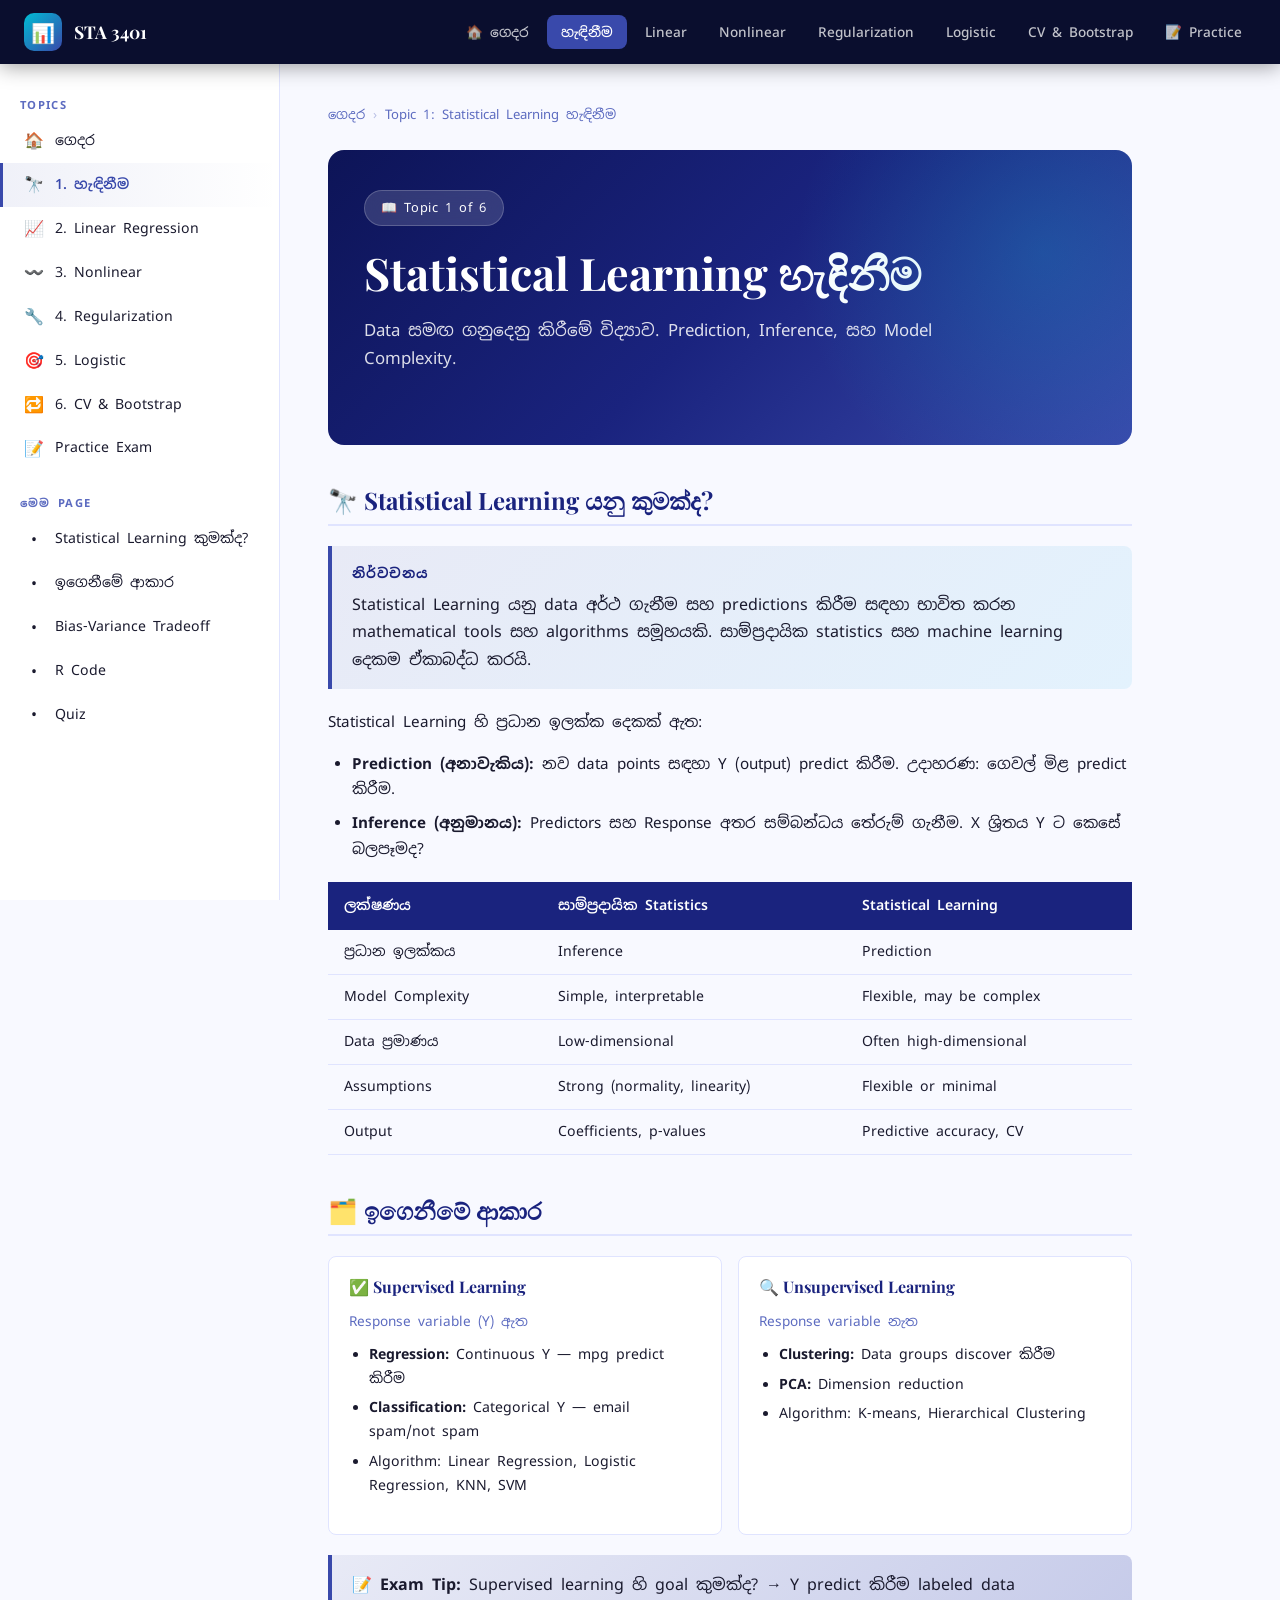
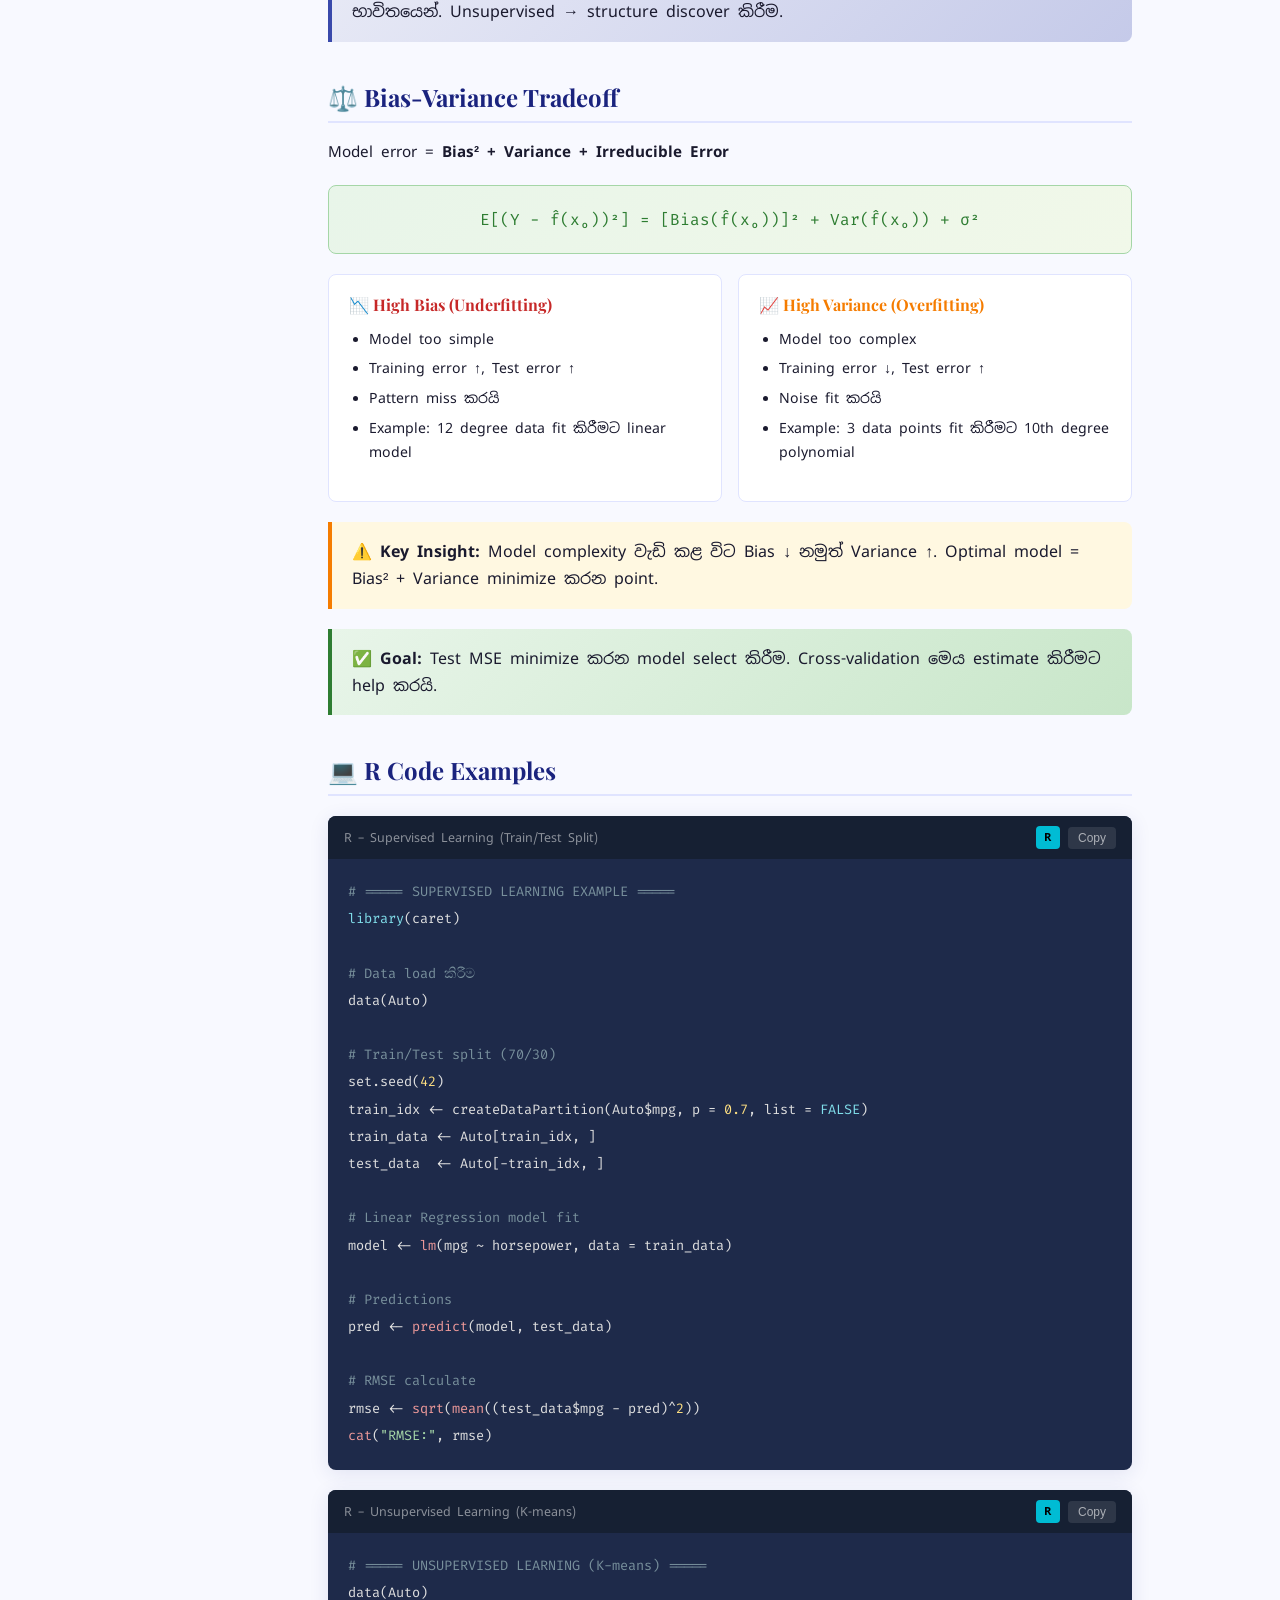
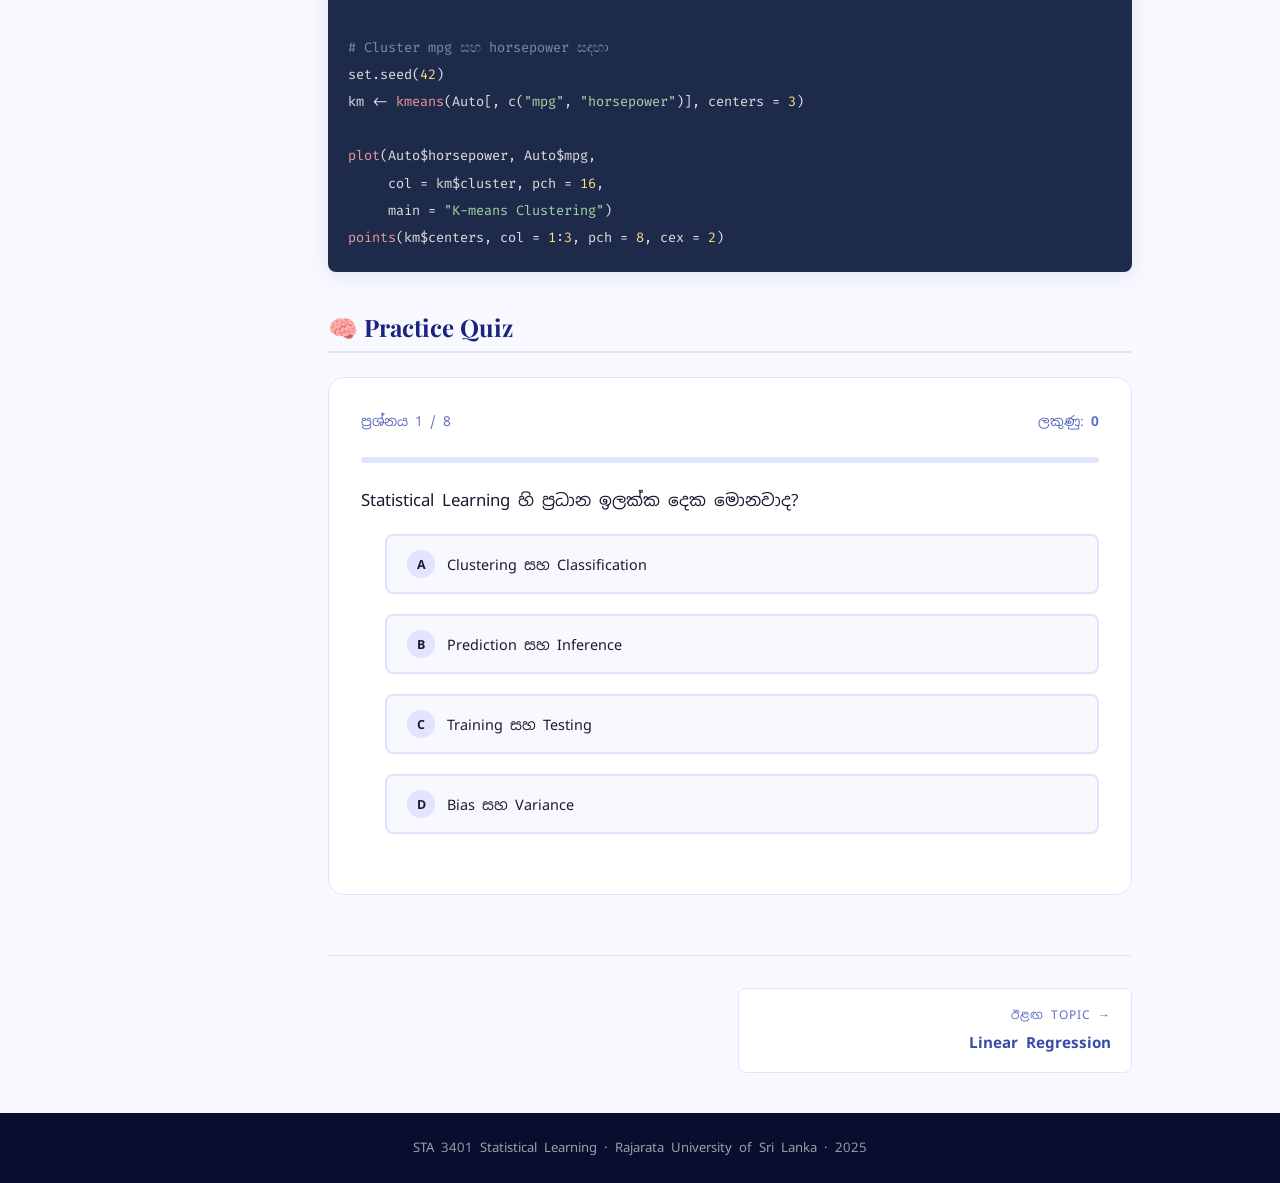
==== 01-introduction.html @ 14110b0e "Add files via upload" ====
<!DOCTYPE html>
<html lang="si">

<head>
    <meta charset="UTF-8">
    <meta name="viewport" content="width=device-width, initial-scale=1.0">
    <title>1. Statistical Learning හැඳිනීම | STA 3401</title>
    <link rel="preconnect" href="https://fonts.googleapis.com">
    <link
        href="https://fonts.googleapis.com/css2?family=Playfair+Display:wght@700&family=Noto+Sans+Sinhala:wght@400;600;700&family=Fira+Code&display=swap"
        rel="stylesheet">
    <link rel="stylesheet" href="styles.css">
</head>

<body>

    <nav class="navbar">
        <div class="nav-brand">
            <div class="brand-icon">📊</div>STA 3401
        </div>
        <ul class="nav-links">
            <li><a href="index.html">🏠 ගෙදර</a></li>
            <li><a href="01-introduction.html" class="active">හැඳිනීම</a></li>
            <li><a href="02-linear-regression.html">Linear</a></li>
            <li><a href="03-nonlinear.html">Nonlinear</a></li>
            <li><a href="04-regularization.html">Regularization</a></li>
            <li><a href="05-logistic.html">Logistic</a></li>
            <li><a href="06-cv-bootstrap.html">CV & Bootstrap</a></li>
            <li><a href="practice.html">📝 Practice</a></li>
        </ul>
        <button class="nav-toggle">☰</button>
    </nav>
    <div class="mobile-nav">
        <a href="index.html">🏠 ගෙදර</a>
        <a href="01-introduction.html">1. Statistical Learning හැඳිනීම</a>
        <a href="02-linear-regression.html">2. Linear Regression</a>
        <a href="03-nonlinear.html">3. Nonlinear Models</a>
        <a href="04-regularization.html">4. Regularization</a>
        <a href="05-logistic.html">5. Logistic Regression</a>
        <a href="06-cv-bootstrap.html">6. CV & Bootstrap</a>
        <a href="practice.html">📝 Practice Exam</a>
    </div>

    <div class="page-wrapper">
        <!-- SIDEBAR -->
        <aside class="sidebar">
            <div class="sidebar-section">
                <div class="sidebar-heading">Topics</div>
                <a href="index.html" class="sidebar-link"><span class="link-icon">🏠</span>ගෙදර</a>
                <a href="01-introduction.html" class="sidebar-link active"><span class="link-icon">🔭</span>1.
                    හැඳිනීම</a>
                <a href="02-linear-regression.html" class="sidebar-link"><span class="link-icon">📈</span>2. Linear
                    Regression</a>
                <a href="03-nonlinear.html" class="sidebar-link"><span class="link-icon">〰️</span>3. Nonlinear</a>
                <a href="04-regularization.html" class="sidebar-link"><span class="link-icon">🔧</span>4.
                    Regularization</a>
                <a href="05-logistic.html" class="sidebar-link"><span class="link-icon">🎯</span>5. Logistic</a>
                <a href="06-cv-bootstrap.html" class="sidebar-link"><span class="link-icon">🔁</span>6. CV &
                    Bootstrap</a>
                <a href="practice.html" class="sidebar-link"><span class="link-icon">📝</span>Practice Exam</a>
            </div>
            <div class="sidebar-section" style="margin-top:16px;">
                <div class="sidebar-heading">මෙම page</div>
                <a href="#intro" class="sidebar-link"><span class="link-icon">•</span>Statistical Learning කුමක්ද?</a>
                <a href="#types" class="sidebar-link"><span class="link-icon">•</span>ඉගෙනීමේ ආකාර</a>
                <a href="#bias-variance" class="sidebar-link"><span class="link-icon">•</span>Bias-Variance Tradeoff</a>
                <a href="#r-code" class="sidebar-link"><span class="link-icon">•</span>R Code</a>
                <a href="#quiz" class="sidebar-link"><span class="link-icon">•</span>Quiz</a>
            </div>
        </aside>

        <!-- MAIN -->
        <main class="main-content">
            <div class="breadcrumb">
                <a href="index.html">ගෙදර</a><span class="sep">›</span>
                <span>Topic 1: Statistical Learning හැඳිනීම</span>
            </div>

            <div class="hero" style="padding:40px 36px;margin-bottom:32px;">
                <div class="hero-badge">📖 Topic 1 of 6</div>
                <h1>Statistical Learning හැඳිනීම</h1>
                <p>Data සමඟ ගනුදෙනු කිරීමේ විද්‍යාව. Prediction, Inference, සහ Model Complexity.</p>
            </div>

            <div class="content">

                <!-- SECTION 1 -->
                <h2 id="intro" data-section="intro">🔭 Statistical Learning යනු කුමක්ද?</h2>

                <div class="def-box">
                    <div class="def-title">නිර්වචනය</div>
                    Statistical Learning යනු data අර්ථ ගැනීම සහ predictions කිරීම සඳහා භාවිත කරන mathematical tools සහ
                    algorithms සමූහයකි. සාම්ප්‍රදායික statistics සහ machine learning දෙකම ඒකාබද්ධ කරයි.
                </div>

                <p>Statistical Learning හි ප්‍රධාන ඉලක්ක දෙකක් ඇත:</p>
                <ul>
                    <li><strong>Prediction (අනාවැකිය):</strong> නව data points සඳහා Y (output) predict කිරීම. උදාහරණ:
                        ගෙවල් මිළ predict කිරීම.</li>
                    <li><strong>Inference (අනුමානය):</strong> Predictors සහ Response අතර සම්බන්ධය තේරුම් ගැනීම. X
                        ශ්‍රිතය Y ට කෙසේ බලපෑමද?</li>
                </ul>

                <div class="table-wrap">
                    <table>
                        <thead>
                            <tr>
                                <th>ලක්ෂණය</th>
                                <th>සාම්ප්‍රදායික Statistics</th>
                                <th>Statistical Learning</th>
                            </tr>
                        </thead>
                        <tbody>
                            <tr>
                                <td>ප්‍රධාන ඉලක්කය</td>
                                <td>Inference</td>
                                <td>Prediction</td>
                            </tr>
                            <tr>
                                <td>Model Complexity</td>
                                <td>Simple, interpretable</td>
                                <td>Flexible, may be complex</td>
                            </tr>
                            <tr>
                                <td>Data ප්‍රමාණය</td>
                                <td>Low-dimensional</td>
                                <td>Often high-dimensional</td>
                            </tr>
                            <tr>
                                <td>Assumptions</td>
                                <td>Strong (normality, linearity)</td>
                                <td>Flexible or minimal</td>
                            </tr>
                            <tr>
                                <td>Output</td>
                                <td>Coefficients, p-values</td>
                                <td>Predictive accuracy, CV</td>
                            </tr>
                        </tbody>
                    </table>
                </div>

                <!-- SECTION 2 -->
                <h2 id="types" data-section="types">🗂️ ඉගෙනීමේ ආකාර</h2>

                <div class="compare-grid">
                    <div class="compare-card">
                        <h4>✅ Supervised Learning</h4>
                        <p style="font-size:0.85rem;color:var(--text-muted);margin-bottom:10px;">Response variable (Y)
                            ඇත</p>
                        <ul>
                            <li><strong>Regression:</strong> Continuous Y — mpg predict කිරීම</li>
                            <li><strong>Classification:</strong> Categorical Y — email spam/not spam</li>
                            <li>Algorithm: Linear Regression, Logistic Regression, KNN, SVM</li>
                        </ul>
                    </div>
                    <div class="compare-card">
                        <h4>🔍 Unsupervised Learning</h4>
                        <p style="font-size:0.85rem;color:var(--text-muted);margin-bottom:10px;">Response variable නැත
                        </p>
                        <ul>
                            <li><strong>Clustering:</strong> Data groups discover කිරීම</li>
                            <li><strong>PCA:</strong> Dimension reduction</li>
                            <li>Algorithm: K-means, Hierarchical Clustering</li>
                        </ul>
                    </div>
                </div>

                <div class="highlight-primary">
                    <strong>📝 Exam Tip:</strong> Supervised learning හි goal කුමක්ද? → Y predict කිරීම labeled data
                    භාවිතයෙන්. Unsupervised → structure discover කිරීම.
                </div>

                <!-- SECTION 3 -->
                <h2 id="bias-variance" data-section="bias-variance">⚖️ Bias-Variance Tradeoff</h2>

                <p>Model error = <strong>Bias² + Variance + Irreducible Error</strong></p>

                <div class="formula-box">
                    E[(Y − f̂(x₀))²] = [Bias(f̂(x₀))]² + Var(f̂(x₀)) + σ²
                </div>

                <div class="compare-grid">
                    <div class="compare-card">
                        <h4 style="color:#c62828;">📉 High Bias (Underfitting)</h4>
                        <ul>
                            <li>Model too simple</li>
                            <li>Training error ↑, Test error ↑</li>
                            <li>Pattern miss කරයි</li>
                            <li>Example: 12 degree data fit කිරීමට linear model</li>
                        </ul>
                    </div>
                    <div class="compare-card">
                        <h4 style="color:#f57c00;">📈 High Variance (Overfitting)</h4>
                        <ul>
                            <li>Model too complex</li>
                            <li>Training error ↓, Test error ↑</li>
                            <li>Noise fit කරයි</li>
                            <li>Example: 3 data points fit කිරීමට 10th degree polynomial</li>
                        </ul>
                    </div>
                </div>

                <div class="note-box">
                    <strong>⚠️ Key Insight:</strong> Model complexity වැඩි කළ විට Bias ↓ නමුත් Variance ↑. Optimal model
                    = Bias² + Variance minimize කරන point.
                </div>

                <div class="highlight-success">
                    <strong>✅ Goal:</strong> Test MSE minimize කරන model select කිරීම. Cross-validation මෙය estimate
                    කිරීමට help කරයි.
                </div>

                <!-- SECTION 4 -->
                <h2 id="r-code" data-section="r-code">💻 R Code Examples</h2>

                <div class="code-block">
                    <div class="code-header">
                        <span>R – Supervised Learning (Train/Test Split)</span>
                        <div style="display:flex;gap:8px;align-items:center;">
                            <span class="lang-tag">R</span>
                            <button class="code-copy">Copy</button>
                        </div>
                    </div>
                    <pre><code><span class="r-comment"># ===== SUPERVISED LEARNING EXAMPLE =====</span>
<span class="r-keyword">library</span>(caret)

<span class="r-comment"># Data load කිරීම</span>
data(Auto)

<span class="r-comment"># Train/Test split (70/30)</span>
set.seed(<span class="r-number">42</span>)
train_idx <- createDataPartition(Auto$mpg, p = <span class="r-number">0.7</span>, list = <span class="r-keyword">FALSE</span>)
train_data <- Auto[train_idx, ]
test_data  <- Auto[-train_idx, ]

<span class="r-comment"># Linear Regression model fit</span>
model <- <span class="r-func">lm</span>(mpg ~ horsepower, data = train_data)

<span class="r-comment"># Predictions</span>
pred <- <span class="r-func">predict</span>(model, test_data)

<span class="r-comment"># RMSE calculate</span>
rmse <- <span class="r-func">sqrt</span>(<span class="r-func">mean</span>((test_data$mpg - pred)^<span class="r-number">2</span>))
<span class="r-func">cat</span>(<span class="r-string">"RMSE:"</span>, rmse)</code></pre>
                </div>

                <div class="code-block">
                    <div class="code-header">
                        <span>R – Unsupervised Learning (K-means)</span>
                        <div style="display:flex;gap:8px;align-items:center;">
                            <span class="lang-tag">R</span>
                            <button class="code-copy">Copy</button>
                        </div>
                    </div>
                    <pre><code><span class="r-comment"># ===== UNSUPERVISED LEARNING (K-means) =====</span>
data(Auto)

<span class="r-comment"># Cluster mpg සහ horsepower සඳහා</span>
set.seed(<span class="r-number">42</span>)
km <- <span class="r-func">kmeans</span>(Auto[, c(<span class="r-string">"mpg"</span>, <span class="r-string">"horsepower"</span>)], centers = <span class="r-number">3</span>)

<span class="r-func">plot</span>(Auto$horsepower, Auto$mpg,
     col = km$cluster, pch = <span class="r-number">16</span>,
     main = <span class="r-string">"K-means Clustering"</span>)
<span class="r-func">points</span>(km$centers, col = <span class="r-number">1</span>:<span class="r-number">3</span>, pch = <span class="r-number">8</span>, cex = <span class="r-number">2</span>)</code></pre>
                </div>

                <!-- QUIZ -->
                <h2 id="quiz" data-section="quiz">🧠 Practice Quiz</h2>
                <div class="quiz-container" id="quiz1"></div>

            </div><!-- end content -->

            <!-- PAGE NAV -->
            <div class="page-nav">
                <div></div>
                <a href="02-linear-regression.html" class="page-nav-card next">
                    <span class="nav-dir">ඊළඟ Topic →</span>
                    <span class="nav-title">Linear Regression</span>
                </a>
            </div>

        </main>
    </div>

    <footer class="site-footer">STA 3401 Statistical Learning · Rajarata University of Sri Lanka · 2025</footer>
    <button class="back-top">↑</button>

    <script src="script.js"></script>
    <script>
        new Quiz([
            {
                question: "Statistical Learning හි ප්‍රධාන ඉලක්ක දෙක මොනවාද?",
                options: ["Clustering සහ Classification", "Prediction සහ Inference", "Training සහ Testing", "Bias සහ Variance"],
                correct: 1,
                explanation: "Statistical Learning හි ප්‍රධාන ඉලක්ක දෙකනම් Prediction (Y predict කිරීම) සහ Inference (X-Y සම්බන්ධය තේරුම් ගැනීම)."
            },
            {
                question: "Supervised Learning සහ Unsupervised Learning හි ප්‍රධාන වෙනස කුමක්ද?",
                options: ["Data ප්‍රමාණය", "Labeled data (Y) ඇතිද නැද්ද", "Algorithm complexity", "R package"],
                correct: 1,
                explanation: "Supervised Learning හි labeled response variable (Y) ඇත. Unsupervised Learning හි Y නැත — structure discover කිරීමයි ඉලක්කය."
            },
            {
                question: "Bias-Variance Tradeoff හි Test MSE = ?",
                options: ["Bias + Variance", "Bias² + Variance + σ²", "Bias × Variance", "Variance - Bias"],
                correct: 1,
                explanation: "Expected Test MSE = Bias² + Variance + Irreducible Error (σ²). Bias² + Variance minimize කිරීමයි goal."
            },
            {
                question: "Model complexity වැඩි කළ විට කුමක් සිදු වේද?",
                options: ["Bias ↑, Variance ↑", "Bias ↓, Variance ↑", "Bias ↑, Variance ↓", "Bias ↓, Variance ↓"],
                correct: 1,
                explanation: "Complex model → Bias ↓ (training data හොඳින් fit) නමුත් Variance ↑ (new data poor). මෙය overfitting."
            },
            {
                question: "K-means clustering කුමන type learning ද?",
                options: ["Supervised", "Unsupervised", "Semi-supervised", "Reinforcement"],
                correct: 1,
                explanation: "K-means clustering යනු Unsupervised Learning. Response variable නැතිව data patterns discover කරයි."
            },
            {
                question: "High Bias model ගැන නිවැරදි statement කුමක්ද?",
                options: ["Training error ↓, Test error ↑", "Overfitting", "Training error ↑, Test error ↑ (Underfitting)", "High variance"],
                correct: 2,
                explanation: "High Bias = Underfitting. Model too simple — training error ↑ සහ test error ↑. Pattern miss කරයි."
            },
            {
                question: "Logistic Regression classifies email spam/not spam. මෙය කුමන learning ද?",
                options: ["Unsupervised – Clustering", "Supervised – Classification", "Unsupervised – PCA", "Supervised – Regression"],
                correct: 1,
                explanation: "Spam/Not Spam = categorical outcome + labeled data → Supervised Classification."
            },
            {
                question: "Irreducible error ගැන නිවැරදි statement?",
                options: ["Better model ගෙන eliminate කළ හැකිය", "Noise — eliminate කළ නොහැකිය", "Bias² ට සමාන", "Variance ට සමාන"],
                correct: 1,
                explanation: "Irreducible error (σ²) data හි inherent noise. කිසිදු model ගෙනත් eliminate කළ නොහැකිය."
            }
        ], 'quiz1');
    </script>
</body>

</html>
---- styles.css ----
/* ===== CSS VARIABLES ===== */
:root {
    --primary: #1a237e;
    --primary-light: #3949ab;
    --primary-dark: #0d1457;
    --accent: #00bcd4;
    --accent2: #ff6f00;
    --success: #2e7d32;
    --warning: #f57c00;
    --danger: #c62828;
    --bg: #f8f9ff;
    --bg-card: #ffffff;
    --bg-dark: #0a0e2e;
    --text: #1a1a2e;
    --text-muted: #5c6bc0;
    --text-light: #90a4ae;
    --border: #e0e4ff;
    --shadow: 0 4px 20px rgba(26, 35, 126, 0.1);
    --shadow-lg: 0 8px 40px rgba(26, 35, 126, 0.18);
    --radius: 16px;
    --radius-sm: 8px;
    --font-display: 'Playfair Display', serif;
    --font-body: 'Noto Sans Sinhala', 'Segoe UI', sans-serif;
    --font-code: 'Fira Code', 'Courier New', monospace;
    --nav-height: 64px;
    --sidebar-width: 280px;
    --transition: 0.3s cubic-bezier(0.4, 0, 0.2, 1);
}

/* ===== RESET & BASE ===== */
*,
*::before,
*::after {
    box-sizing: border-box;
    margin: 0;
    padding: 0;
}

html {
    scroll-behavior: smooth;
    font-size: 16px;
}

body {
    font-family: var(--font-body);
    background: var(--bg);
    color: var(--text);
    line-height: 1.7;
    min-height: 100vh;
}

a {
    color: var(--primary-light);
    text-decoration: none;
    transition: color var(--transition);
}

a:hover {
    color: var(--accent);
}

h1,
h2,
h3,
h4 {
    font-family: var(--font-display);
    line-height: 1.3;
}

img {
    max-width: 100%;
}

/* ===== SCROLLBAR ===== */
::-webkit-scrollbar {
    width: 6px;
    height: 6px;
}

::-webkit-scrollbar-track {
    background: var(--bg);
}

::-webkit-scrollbar-thumb {
    background: var(--primary-light);
    border-radius: 3px;
}

/* ===== TOP NAVBAR ===== */
.navbar {
    position: fixed;
    top: 0;
    left: 0;
    right: 0;
    z-index: 1000;
    height: var(--nav-height);
    background: var(--bg-dark);
    display: flex;
    align-items: center;
    justify-content: space-between;
    padding: 0 24px;
    box-shadow: 0 2px 20px rgba(0, 0, 0, 0.4);
}

.nav-brand {
    display: flex;
    align-items: center;
    gap: 12px;
    font-family: var(--font-display);
    font-size: 1.1rem;
    color: #fff;
    font-weight: 700;
}

.nav-brand .brand-icon {
    width: 38px;
    height: 38px;
    background: linear-gradient(135deg, var(--accent), var(--primary-light));
    border-radius: 10px;
    display: flex;
    align-items: center;
    justify-content: center;
    font-size: 1.2rem;
}

.nav-links {
    display: flex;
    align-items: center;
    gap: 4px;
    list-style: none;
}

.nav-links a {
    color: rgba(255, 255, 255, 0.75);
    padding: 8px 14px;
    border-radius: var(--radius-sm);
    font-size: 0.85rem;
    font-family: var(--font-body);
    font-weight: 500;
    transition: all var(--transition);
}

.nav-links a:hover,
.nav-links a.active {
    color: #fff;
    background: rgba(255, 255, 255, 0.12);
}

.nav-links a.active {
    background: var(--primary-light);
}

.nav-toggle {
    display: none;
    background: none;
    border: none;
    color: #fff;
    font-size: 1.5rem;
    cursor: pointer;
    padding: 8px;
}

/* ===== MOBILE NAV DRAWER ===== */
.mobile-nav {
    display: none;
    position: fixed;
    top: var(--nav-height);
    left: 0;
    right: 0;
    bottom: 0;
    background: var(--bg-dark);
    z-index: 999;
    flex-direction: column;
    padding: 16px;
    overflow-y: auto;
}

.mobile-nav.open {
    display: flex;
}

.mobile-nav a {
    color: rgba(255, 255, 255, 0.85);
    padding: 14px 16px;
    border-radius: var(--radius-sm);
    font-size: 1rem;
    border-bottom: 1px solid rgba(255, 255, 255, 0.08);
    transition: all var(--transition);
}

.mobile-nav a:hover {
    background: rgba(255, 255, 255, 0.1);
    color: #fff;
}

/* ===== PAGE LAYOUT ===== */
.page-wrapper {
    display: flex;
    min-height: 100vh;
    padding-top: var(--nav-height);
}

/* ===== SIDEBAR ===== */
.sidebar {
    width: var(--sidebar-width);
    flex-shrink: 0;
    position: sticky;
    top: var(--nav-height);
    height: calc(100vh - var(--nav-height));
    overflow-y: auto;
    background: #fff;
    border-right: 1px solid var(--border);
    padding: 24px 0;
}

.sidebar-section {
    margin-bottom: 8px;
}

.sidebar-heading {
    font-size: 0.7rem;
    font-weight: 700;
    letter-spacing: 0.12em;
    text-transform: uppercase;
    color: var(--text-muted);
    padding: 8px 20px 4px;
}

.sidebar-link {
    display: flex;
    align-items: center;
    gap: 10px;
    padding: 10px 20px;
    color: var(--text);
    font-size: 0.88rem;
    border-left: 3px solid transparent;
    transition: all var(--transition);
}

.sidebar-link:hover {
    background: var(--bg);
    color: var(--primary-light);
    border-left-color: var(--accent);
}

.sidebar-link.active {
    background: linear-gradient(90deg, rgba(57, 73, 171, 0.08), transparent);
    color: var(--primary-light);
    border-left-color: var(--primary-light);
    font-weight: 600;
}

.sidebar-link .link-icon {
    width: 22px;
    height: 22px;
    display: flex;
    align-items: center;
    justify-content: center;
    font-size: 1rem;
    flex-shrink: 0;
}

/* ===== MAIN CONTENT ===== */
.main-content {
    flex: 1;
    min-width: 0;
    padding: 40px 48px;
    max-width: 900px;
}

/* ===== HERO SECTION ===== */
.hero {
    background: linear-gradient(135deg, var(--primary-dark) 0%, var(--primary) 50%, var(--primary-light) 100%);
    color: #fff;
    border-radius: var(--radius);
    padding: 60px 48px;
    margin-bottom: 40px;
    position: relative;
    overflow: hidden;
}

.hero::before {
    content: '';
    position: absolute;
    top: -50%;
    right: -20%;
    width: 500px;
    height: 500px;
    background: radial-gradient(circle, rgba(0, 188, 212, 0.2), transparent 70%);
    border-radius: 50%;
}

.hero-badge {
    display: inline-flex;
    align-items: center;
    gap: 8px;
    background: rgba(255, 255, 255, 0.15);
    backdrop-filter: blur(10px);
    border: 1px solid rgba(255, 255, 255, 0.2);
    border-radius: 100px;
    padding: 6px 16px;
    font-size: 0.8rem;
    margin-bottom: 20px;
    letter-spacing: 0.05em;
}

.hero h1 {
    font-size: clamp(2rem, 4vw, 2.8rem);
    margin-bottom: 16px;
    line-height: 1.2;
}

.hero p {
    font-size: 1.05rem;
    opacity: 0.85;
    max-width: 600px;
    margin-bottom: 32px;
}

.hero-stats {
    display: flex;
    gap: 32px;
    flex-wrap: wrap;
}

.hero-stat {
    text-align: center;
}

.hero-stat .num {
    font-size: 2rem;
    font-weight: 700;
    font-family: var(--font-display);
    color: var(--accent);
}

.hero-stat .label {
    font-size: 0.8rem;
    opacity: 0.7;
}

/* ===== CARDS ===== */
.card {
    background: var(--bg-card);
    border: 1px solid var(--border);
    border-radius: var(--radius);
    padding: 28px;
    box-shadow: var(--shadow);
    transition: transform var(--transition), box-shadow var(--transition);
}

.card:hover {
    transform: translateY(-3px);
    box-shadow: var(--shadow-lg);
}

.card-grid {
    display: grid;
    grid-template-columns: repeat(auto-fill, minmax(260px, 1fr));
    gap: 20px;
    margin: 24px 0;
}

.topic-card {
    background: var(--bg-card);
    border: 1px solid var(--border);
    border-radius: var(--radius);
    padding: 24px;
    text-decoration: none;
    color: var(--text);
    display: flex;
    flex-direction: column;
    gap: 12px;
    transition: all var(--transition);
    position: relative;
    overflow: hidden;
}

.topic-card::before {
    content: '';
    position: absolute;
    top: 0;
    left: 0;
    right: 0;
    height: 4px;
    background: var(--card-color, var(--primary-light));
    transform: scaleX(0);
    transition: transform var(--transition);
}

.topic-card:hover::before {
    transform: scaleX(1);
}

.topic-card:hover {
    transform: translateY(-4px);
    box-shadow: var(--shadow-lg);
}

.topic-card .card-icon {
    width: 52px;
    height: 52px;
    border-radius: 14px;
    display: flex;
    align-items: center;
    justify-content: center;
    font-size: 1.6rem;
    background: var(--card-bg, #e8eaf6);
}

.topic-card h3 {
    font-size: 1rem;
    font-family: var(--font-body);
    font-weight: 700;
    color: var(--text);
}

.topic-card p {
    font-size: 0.85rem;
    color: var(--text-muted);
    flex: 1;
}

.topic-card .card-meta {
    display: flex;
    align-items: center;
    gap: 8px;
    font-size: 0.78rem;
    color: var(--text-light);
}

/* ===== CONTENT SECTIONS ===== */
.section {
    margin-bottom: 48px;
}

.section-title {
    font-size: 1.6rem;
    color: var(--primary);
    margin-bottom: 8px;
    display: flex;
    align-items: center;
    gap: 12px;
}

.section-title::after {
    content: '';
    flex: 1;
    height: 2px;
    background: linear-gradient(90deg, var(--primary-light), transparent);
    border-radius: 1px;
}

.section-subtitle {
    color: var(--text-muted);
    margin-bottom: 24px;
    font-size: 0.95rem;
}

/* ===== CONTENT TYPOGRAPHY ===== */
.content h2 {
    font-size: 1.5rem;
    color: var(--primary);
    margin: 40px 0 16px;
    padding-bottom: 8px;
    border-bottom: 2px solid var(--border);
}

.content h3 {
    font-size: 1.2rem;
    color: var(--primary-light);
    margin: 28px 0 12px;
}

.content p {
    margin-bottom: 16px;
    color: var(--text);
    font-size: 0.95rem;
}

.content ul,
.content ol {
    padding-left: 24px;
    margin-bottom: 16px;
}

.content li {
    margin-bottom: 8px;
    font-size: 0.95rem;
}

/* ===== DEFINITION BOXES ===== */
.def-box {
    background: linear-gradient(135deg, #e8eaf6, #e3f2fd);
    border-left: 4px solid var(--primary-light);
    border-radius: 0 var(--radius-sm) var(--radius-sm) 0;
    padding: 16px 20px;
    margin: 20px 0;
}

.def-box .def-title {
    font-weight: 700;
    color: var(--primary);
    font-size: 0.85rem;
    text-transform: uppercase;
    letter-spacing: 0.08em;
    margin-bottom: 6px;
}

.note-box {
    background: #fff8e1;
    border-left: 4px solid var(--warning);
    border-radius: 0 var(--radius-sm) var(--radius-sm) 0;
    padding: 16px 20px;
    margin: 20px 0;
}

.formula-box {
    background: linear-gradient(135deg, #e8f5e9, #f1f8e9);
    border: 1px solid #a5d6a7;
    border-radius: var(--radius-sm);
    padding: 20px 24px;
    margin: 20px 0;
    text-align: center;
    font-family: var(--font-code);
    font-size: 1rem;
    color: var(--success);
}

/* ===== CODE BLOCKS ===== */
.code-block {
    background: #1e2a4a;
    border-radius: var(--radius-sm);
    padding: 0;
    margin: 20px 0;
    overflow: hidden;
    box-shadow: var(--shadow);
}

.code-header {
    background: #162033;
    padding: 10px 16px;
    display: flex;
    align-items: center;
    justify-content: space-between;
    font-size: 0.78rem;
    color: rgba(255, 255, 255, 0.5);
}

.code-header .lang-tag {
    background: var(--accent);
    color: #000;
    padding: 2px 8px;
    border-radius: 4px;
    font-weight: 700;
    font-size: 0.7rem;
    letter-spacing: 0.05em;
}

.code-copy {
    background: rgba(255, 255, 255, 0.1);
    border: none;
    color: rgba(255, 255, 255, 0.6);
    cursor: pointer;
    padding: 4px 10px;
    border-radius: 4px;
    font-size: 0.75rem;
    transition: all var(--transition);
}

.code-copy:hover {
    background: rgba(255, 255, 255, 0.2);
    color: #fff;
}

.code-block pre {
    padding: 20px;
    overflow-x: auto;
    margin: 0;
}

.code-block code {
    font-family: var(--font-code);
    font-size: 0.85rem;
    line-height: 1.7;
    color: #e0e0e0;
}

/* R syntax highlighting */
.r-comment {
    color: #78909c;
}

.r-string {
    color: #a5d6a7;
}

.r-keyword {
    color: #80deea;
}

.r-func {
    color: #ef9a9a;
}

.r-number {
    color: #ffe082;
}

/* ===== TABLE ===== */
.table-wrap {
    overflow-x: auto;
    margin: 20px 0;
}

table {
    width: 100%;
    border-collapse: collapse;
    font-size: 0.88rem;
}

thead th {
    background: var(--primary);
    color: #fff;
    padding: 12px 16px;
    text-align: left;
    font-weight: 600;
    font-family: var(--font-body);
}

tbody tr {
    border-bottom: 1px solid var(--border);
}

tbody tr:hover {
    background: var(--bg);
}

tbody td {
    padding: 10px 16px;
}

/* ===== QUIZ STYLES ===== */
.quiz-container {
    background: var(--bg-card);
    border: 1px solid var(--border);
    border-radius: var(--radius);
    padding: 32px;
    margin: 24px 0;
}

.quiz-header {
    display: flex;
    align-items: center;
    justify-content: space-between;
    margin-bottom: 24px;
}

.quiz-progress {
    font-size: 0.85rem;
    color: var(--text-muted);
}

.progress-bar {
    width: 100%;
    height: 6px;
    background: var(--border);
    border-radius: 3px;
    margin-bottom: 24px;
    overflow: hidden;
}

.progress-fill {
    height: 100%;
    background: linear-gradient(90deg, var(--primary-light), var(--accent));
    border-radius: 3px;
    transition: width 0.5s ease;
}

.question-text {
    font-size: 1.05rem;
    color: var(--text);
    margin-bottom: 20px;
    line-height: 1.6;
}

.options-list {
    list-style: none;
    display: flex;
    flex-direction: column;
    gap: 12px;
}

.option-btn {
    width: 100%;
    background: var(--bg);
    border: 2px solid var(--border);
    border-radius: var(--radius-sm);
    padding: 14px 20px;
    text-align: left;
    cursor: pointer;
    font-size: 0.9rem;
    color: var(--text);
    font-family: var(--font-body);
    transition: all var(--transition);
    display: flex;
    align-items: center;
    gap: 12px;
}

.option-btn:hover:not(:disabled) {
    border-color: var(--primary-light);
    background: rgba(57, 73, 171, 0.05);
}

.option-btn.correct {
    border-color: var(--success);
    background: #e8f5e9;
    color: var(--success);
}

.option-btn.wrong {
    border-color: var(--danger);
    background: #ffebee;
    color: var(--danger);
}

.option-letter {
    width: 28px;
    height: 28px;
    border-radius: 50%;
    background: var(--border);
    display: flex;
    align-items: center;
    justify-content: center;
    font-size: 0.78rem;
    font-weight: 700;
    flex-shrink: 0;
}

.explanation-box {
    background: #e3f2fd;
    border-left: 4px solid var(--accent);
    border-radius: 0 var(--radius-sm) var(--radius-sm) 0;
    padding: 14px 18px;
    margin-top: 16px;
    font-size: 0.88rem;
    color: var(--primary-dark);
    display: none;
}

.explanation-box.show {
    display: block;
}

.quiz-nav {
    display: flex;
    gap: 12px;
    justify-content: flex-end;
    margin-top: 20px;
}

.btn {
    padding: 10px 24px;
    border-radius: var(--radius-sm);
    border: none;
    cursor: pointer;
    font-size: 0.88rem;
    font-family: var(--font-body);
    font-weight: 600;
    transition: all var(--transition);
    display: inline-flex;
    align-items: center;
    gap: 8px;
}

.btn-primary {
    background: var(--primary-light);
    color: #fff;
}

.btn-primary:hover {
    background: var(--primary);
    transform: translateY(-1px);
}

.btn-outline {
    background: transparent;
    border: 2px solid var(--border);
    color: var(--text);
}

.btn-outline:hover {
    border-color: var(--primary-light);
    color: var(--primary-light);
}

.btn-success {
    background: var(--success);
    color: #fff;
}

/* ===== RESULT PANEL ===== */
.result-panel {
    text-align: center;
    padding: 32px;
}

.result-score {
    font-size: 4rem;
    font-family: var(--font-display);
    font-weight: 700;
    color: var(--primary-light);
    line-height: 1;
    margin-bottom: 8px;
}

.result-msg {
    font-size: 1.2rem;
    color: var(--text-muted);
    margin-bottom: 24px;
}

/* ===== BREADCRUMB ===== */
.breadcrumb {
    display: flex;
    align-items: center;
    gap: 8px;
    font-size: 0.82rem;
    color: var(--text-muted);
    margin-bottom: 24px;
}

.breadcrumb a {
    color: var(--text-muted);
}

.breadcrumb a:hover {
    color: var(--primary-light);
}

.breadcrumb .sep {
    opacity: 0.4;
}

/* ===== PAGE NAVIGATION ===== */
.page-nav {
    display: grid;
    grid-template-columns: 1fr 1fr;
    gap: 16px;
    margin-top: 60px;
    padding-top: 32px;
    border-top: 1px solid var(--border);
}

.page-nav-card {
    background: var(--bg-card);
    border: 1px solid var(--border);
    border-radius: var(--radius-sm);
    padding: 16px 20px;
    text-decoration: none;
    color: var(--text);
    transition: all var(--transition);
    display: flex;
    flex-direction: column;
    gap: 4px;
}

.page-nav-card:hover {
    border-color: var(--primary-light);
    box-shadow: var(--shadow);
}

.page-nav-card .nav-dir {
    font-size: 0.75rem;
    color: var(--text-muted);
    text-transform: uppercase;
    letter-spacing: 0.08em;
}

.page-nav-card .nav-title {
    font-weight: 700;
    font-size: 0.95rem;
    color: var(--primary-light);
}

.page-nav-card.next {
    text-align: right;
}

/* ===== FORMULA DISPLAY ===== */
.math {
    font-family: var(--font-code);
    font-style: italic;
    color: var(--primary-dark);
    background: rgba(57, 73, 171, 0.06);
    padding: 2px 6px;
    border-radius: 4px;
    font-size: 0.95em;
}

/* ===== COMPARISON TABLE ===== */
.compare-grid {
    display: grid;
    grid-template-columns: 1fr 1fr;
    gap: 16px;
    margin: 20px 0;
}

.compare-card {
    background: var(--bg-card);
    border: 1px solid var(--border);
    border-radius: var(--radius-sm);
    padding: 20px;
}

.compare-card h4 {
    font-size: 1rem;
    margin-bottom: 12px;
    color: var(--primary);
    display: flex;
    align-items: center;
    gap: 8px;
}

.compare-card ul {
    padding-left: 20px;
}

.compare-card li {
    font-size: 0.88rem;
    margin-bottom: 6px;
}

/* ===== FOOTER ===== */
.site-footer {
    background: var(--bg-dark);
    color: rgba(255, 255, 255, 0.6);
    text-align: center;
    padding: 24px;
    font-size: 0.82rem;
    margin-top: auto;
}

/* ===== BACK TO TOP ===== */
.back-top {
    position: fixed;
    bottom: 24px;
    right: 24px;
    width: 44px;
    height: 44px;
    background: var(--primary-light);
    color: #fff;
    border: none;
    border-radius: 50%;
    cursor: pointer;
    font-size: 1.2rem;
    box-shadow: var(--shadow);
    opacity: 0;
    pointer-events: none;
    transition: all var(--transition);
    z-index: 500;
}

.back-top.show {
    opacity: 1;
    pointer-events: all;
}

.back-top:hover {
    background: var(--primary);
    transform: translateY(-3px);
}

/* ===== EXAM PAPER STYLES ===== */
.exam-header {
    background: var(--primary-dark);
    color: #fff;
    text-align: center;
    padding: 40px 24px;
    border-radius: var(--radius);
    margin-bottom: 32px;
}

.exam-header h1 {
    font-size: 1.8rem;
    margin-bottom: 8px;
}

.exam-header p {
    opacity: 0.75;
    font-size: 0.9rem;
}

.exam-meta {
    display: flex;
    justify-content: center;
    gap: 32px;
    flex-wrap: wrap;
    margin-top: 20px;
}

.exam-meta-item {
    text-align: center;
}

.exam-meta-item .val {
    font-size: 1.5rem;
    font-weight: 700;
    font-family: var(--font-display);
    color: var(--accent);
}

.exam-meta-item .lbl {
    font-size: 0.78rem;
    opacity: 0.7;
}

.question-block {
    background: var(--bg-card);
    border: 1px solid var(--border);
    border-radius: var(--radius-sm);
    padding: 24px;
    margin-bottom: 16px;
}

.q-num {
    display: inline-flex;
    align-items: center;
    justify-content: center;
    width: 32px;
    height: 32px;
    background: var(--primary-light);
    color: #fff;
    border-radius: 50%;
    font-size: 0.85rem;
    font-weight: 700;
    margin-bottom: 12px;
}

.marks-badge {
    float: right;
    background: var(--accent2);
    color: #fff;
    padding: 3px 10px;
    border-radius: 100px;
    font-size: 0.75rem;
    font-weight: 700;
}

.answer-area {
    background: var(--bg);
    border: 2px dashed var(--border);
    border-radius: var(--radius-sm);
    padding: 20px;
    margin-top: 16px;
    min-height: 80px;
    cursor: pointer;
    transition: all var(--transition);
    font-size: 0.88rem;
    color: var(--text-light);
    position: relative;
}

.answer-area.revealed {
    background: #e8f5e9;
    border-color: var(--success);
    border-style: solid;
    color: var(--text);
}

/* ===== TOC ===== */
.toc {
    background: var(--bg-card);
    border: 1px solid var(--border);
    border-radius: var(--radius-sm);
    padding: 20px 24px;
    margin-bottom: 32px;
    position: sticky;
    top: calc(var(--nav-height) + 20px);
}

.toc-title {
    font-size: 0.8rem;
    font-weight: 700;
    text-transform: uppercase;
    letter-spacing: 0.1em;
    color: var(--text-muted);
    margin-bottom: 12px;
}

.toc ul {
    list-style: none;
    padding: 0;
}

.toc li {
    margin-bottom: 2px;
}

.toc a {
    font-size: 0.83rem;
    color: var(--text-muted);
    padding: 4px 0;
    display: block;
    border-left: 2px solid transparent;
    padding-left: 10px;
}

.toc a:hover,
.toc a.active {
    color: var(--primary-light);
    border-left-color: var(--primary-light);
}

/* ===== RESPONSIVE ===== */
@media (max-width: 1024px) {
    .sidebar {
        display: none;
    }

    .main-content {
        padding: 28px 24px;
    }
}

@media (max-width: 768px) {
    .nav-links {
        display: none;
    }

    .nav-toggle {
        display: block;
    }

    .hero {
        padding: 36px 24px;
    }

    .hero h1 {
        font-size: 1.7rem;
    }

    .card-grid {
        grid-template-columns: 1fr;
    }

    .compare-grid {
        grid-template-columns: 1fr;
    }

    .page-nav {
        grid-template-columns: 1fr;
    }

    .main-content {
        padding: 20px 16px;
    }

    .quiz-container {
        padding: 20px;
    }

    .code-block code {
        font-size: 0.78rem;
    }
}

@media (max-width: 480px) {
    .hero-stats {
        gap: 20px;
    }

    .hero-stat .num {
        font-size: 1.5rem;
    }
}

/* ===== ANIMATIONS ===== */
@keyframes fadeInUp {
    from {
        opacity: 0;
        transform: translateY(20px);
    }

    to {
        opacity: 1;
        transform: translateY(0);
    }
}

.fade-in {
    animation: fadeInUp 0.5s ease forwards;
}

.fade-in:nth-child(1) {
    animation-delay: 0.1s;
}

.fade-in:nth-child(2) {
    animation-delay: 0.2s;
}

.fade-in:nth-child(3) {
    animation-delay: 0.3s;
}

.fade-in:nth-child(4) {
    animation-delay: 0.4s;
}

.fade-in:nth-child(5) {
    animation-delay: 0.5s;
}

.fade-in:nth-child(6) {
    animation-delay: 0.6s;
}

/* ===== HIGHLIGHT BOXES ===== */
.highlight-primary {
    background: linear-gradient(135deg, #e8eaf6, #c5cae9);
    border-left: 4px solid var(--primary-light);
    border-radius: 0 var(--radius-sm) var(--radius-sm) 0;
    padding: 16px 20px;
    margin: 16px 0;
}

.highlight-success {
    background: linear-gradient(135deg, #e8f5e9, #c8e6c9);
    border-left: 4px solid var(--success);
    border-radius: 0 var(--radius-sm) var(--radius-sm) 0;
    padding: 16px 20px;
    margin: 16px 0;
}

.highlight-warning {
    background: linear-gradient(135deg, #fff8e1, #ffecb3);
    border-left: 4px solid var(--warning);
    border-radius: 0 var(--radius-sm) var(--radius-sm) 0;
    padding: 16px 20px;
    margin: 16px 0;
}
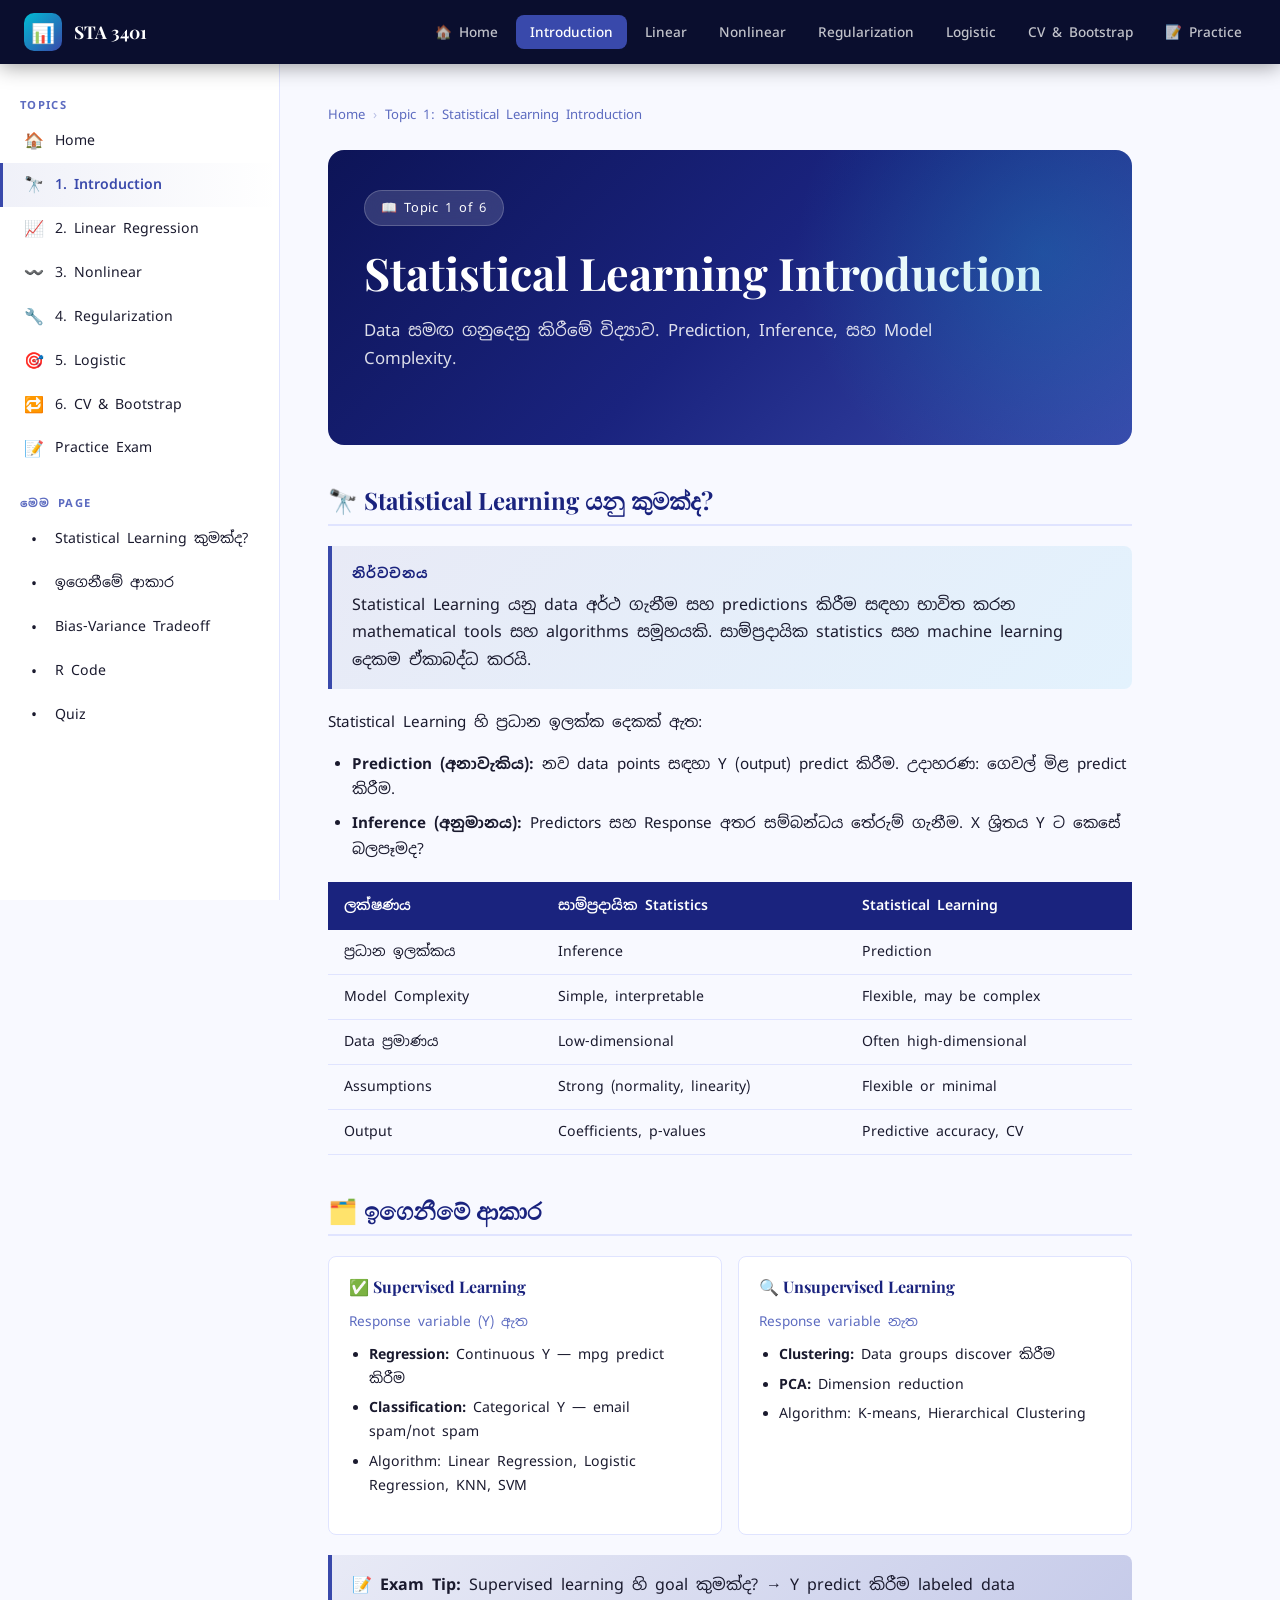
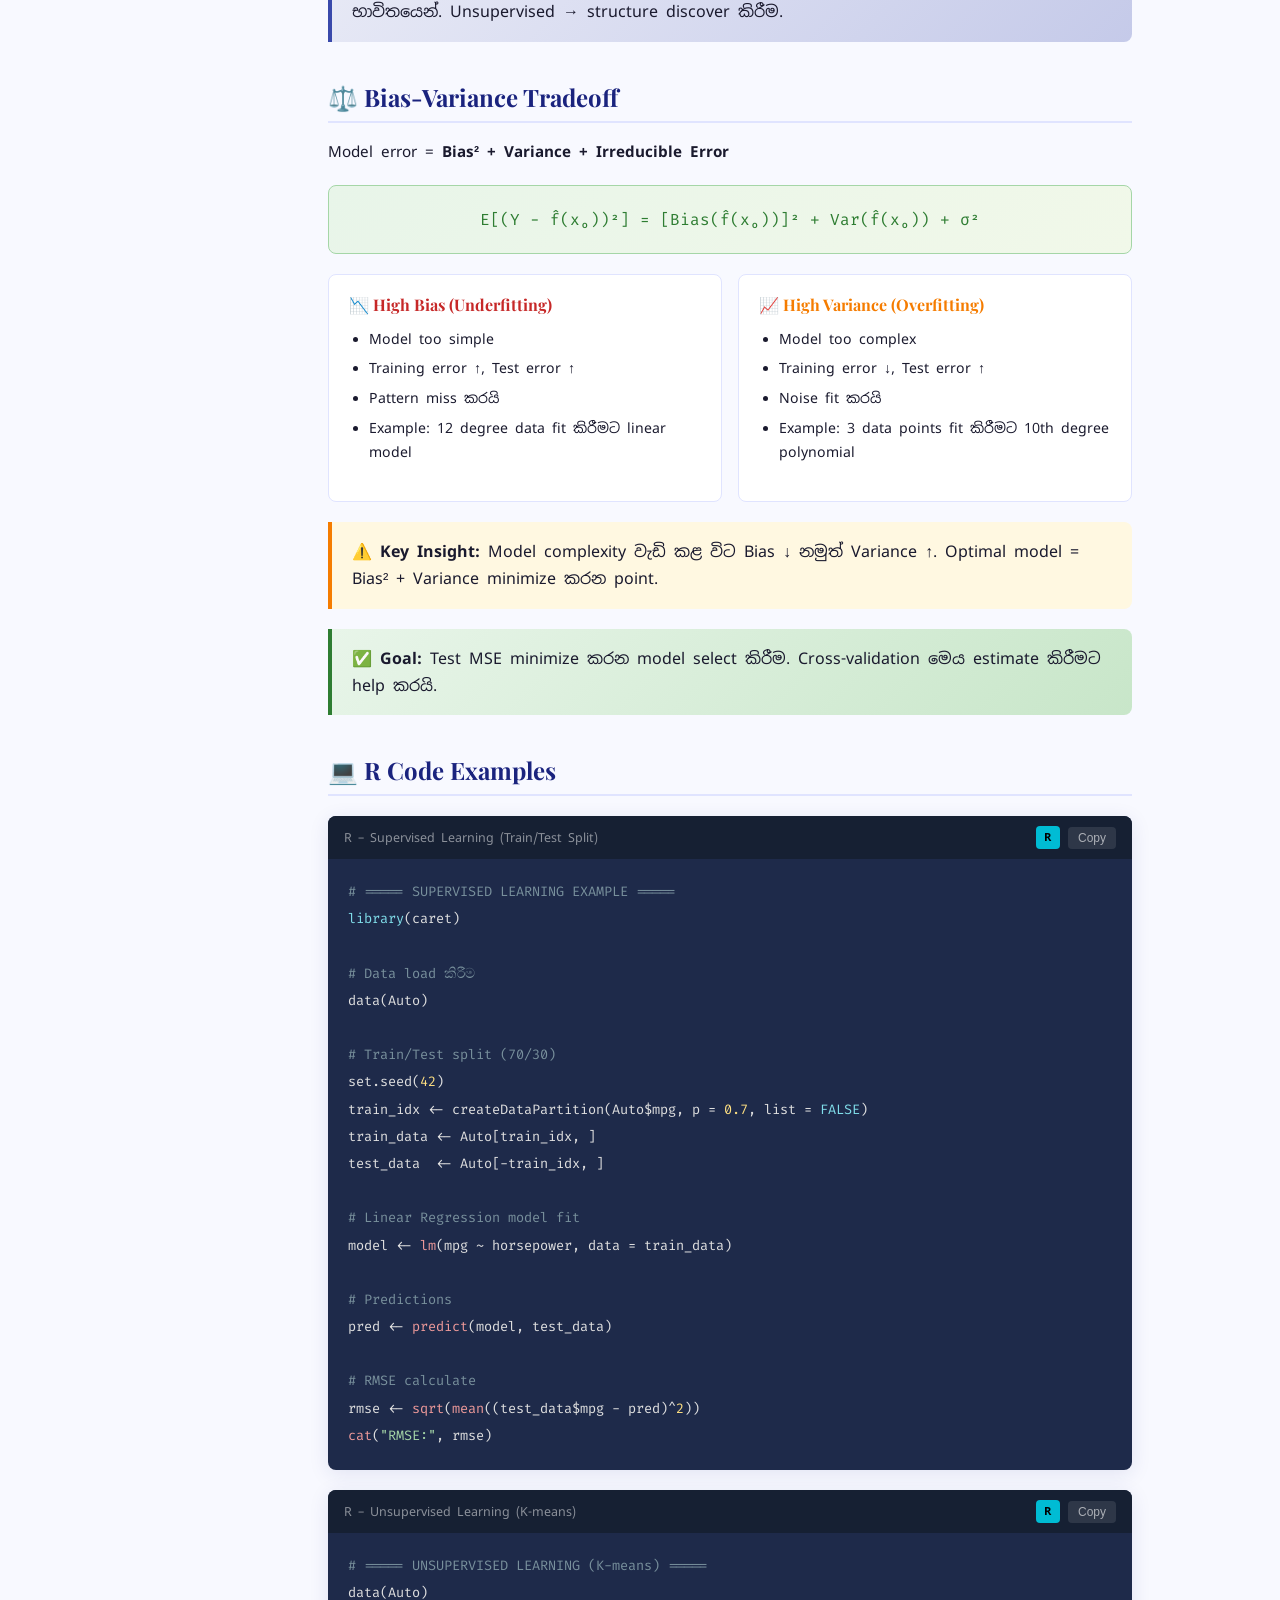
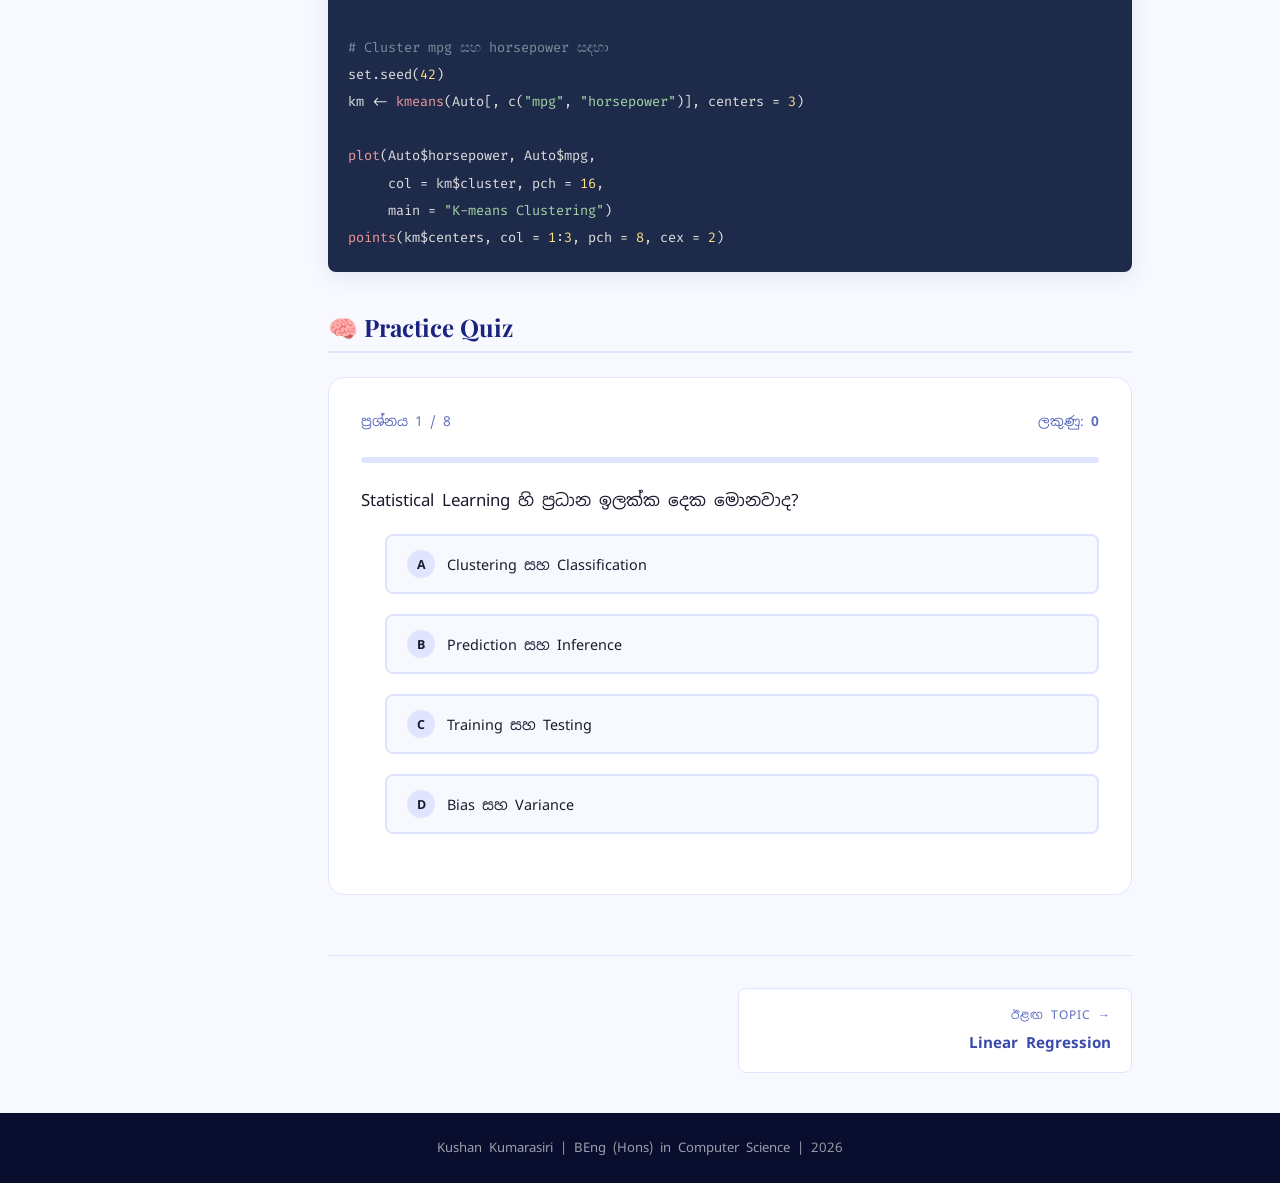
==== commit 99476188: "updated 21-04-2026" ====
--- a/01-introduction.html
+++ b/01-introduction.html
@@ -4,7 +4,7 @@
 <head>
     <meta charset="UTF-8">
     <meta name="viewport" content="width=device-width, initial-scale=1.0">
-    <title>1. Statistical Learning හැඳිනීම | STA 3401</title>
+    <title>1. Statistical Learning Introduction</title>
     <link rel="preconnect" href="https://fonts.googleapis.com">
     <link
         href="https://fonts.googleapis.com/css2?family=Playfair+Display:wght@700&family=Noto+Sans+Sinhala:wght@400;600;700&family=Fira+Code&display=swap"
@@ -19,8 +19,8 @@
             <div class="brand-icon">📊</div>STA 3401
         </div>
         <ul class="nav-links">
-            <li><a href="index.html">🏠 ගෙදර</a></li>
-            <li><a href="01-introduction.html" class="active">හැඳිනීම</a></li>
+            <li><a href="index.html">🏠 Home</a></li>
+            <li><a href="01-introduction.html" class="active">Introduction</a></li>
             <li><a href="02-linear-regression.html">Linear</a></li>
             <li><a href="03-nonlinear.html">Nonlinear</a></li>
             <li><a href="04-regularization.html">Regularization</a></li>
@@ -31,8 +31,8 @@
         <button class="nav-toggle">☰</button>
     </nav>
     <div class="mobile-nav">
-        <a href="index.html">🏠 ගෙදර</a>
-        <a href="01-introduction.html">1. Statistical Learning හැඳිනීම</a>
+        <a href="index.html">🏠 Home</a>
+        <a href="01-introduction.html">1. Introduction</a>
         <a href="02-linear-regression.html">2. Linear Regression</a>
         <a href="03-nonlinear.html">3. Nonlinear Models</a>
         <a href="04-regularization.html">4. Regularization</a>
@@ -46,9 +46,9 @@
         <aside class="sidebar">
             <div class="sidebar-section">
                 <div class="sidebar-heading">Topics</div>
-                <a href="index.html" class="sidebar-link"><span class="link-icon">🏠</span>ගෙදර</a>
+                <a href="index.html" class="sidebar-link"><span class="link-icon">🏠</span>Home </a>
                 <a href="01-introduction.html" class="sidebar-link active"><span class="link-icon">🔭</span>1.
-                    හැඳිනීම</a>
+                    Introduction</a>
                 <a href="02-linear-regression.html" class="sidebar-link"><span class="link-icon">📈</span>2. Linear
                     Regression</a>
                 <a href="03-nonlinear.html" class="sidebar-link"><span class="link-icon">〰️</span>3. Nonlinear</a>
@@ -72,13 +72,13 @@
         <!-- MAIN -->
         <main class="main-content">
             <div class="breadcrumb">
-                <a href="index.html">ගෙදර</a><span class="sep">›</span>
-                <span>Topic 1: Statistical Learning හැඳිනීම</span>
+                <a href="index.html">Home</a><span class="sep">›</span>
+                <span>Topic 1: Statistical Learning Introduction</span>
             </div>
 
             <div class="hero" style="padding:40px 36px;margin-bottom:32px;">
                 <div class="hero-badge">📖 Topic 1 of 6</div>
-                <h1>Statistical Learning හැඳිනීම</h1>
+                <h1>Statistical Learning Introduction</h1>
                 <p>Data සමඟ ගනුදෙනු කිරීමේ විද්‍යාව. Prediction, Inference, සහ Model Complexity.</p>
             </div>
 
@@ -284,7 +284,7 @@
         </main>
     </div>
 
-    <footer class="site-footer">STA 3401 Statistical Learning · Rajarata University of Sri Lanka · 2025</footer>
+    <footer class="site-footer">Kushan Kumarasiri | BEng (Hons) in Computer Science | 2026</footer>
     <button class="back-top">↑</button>
 
     <script src="script.js"></script>
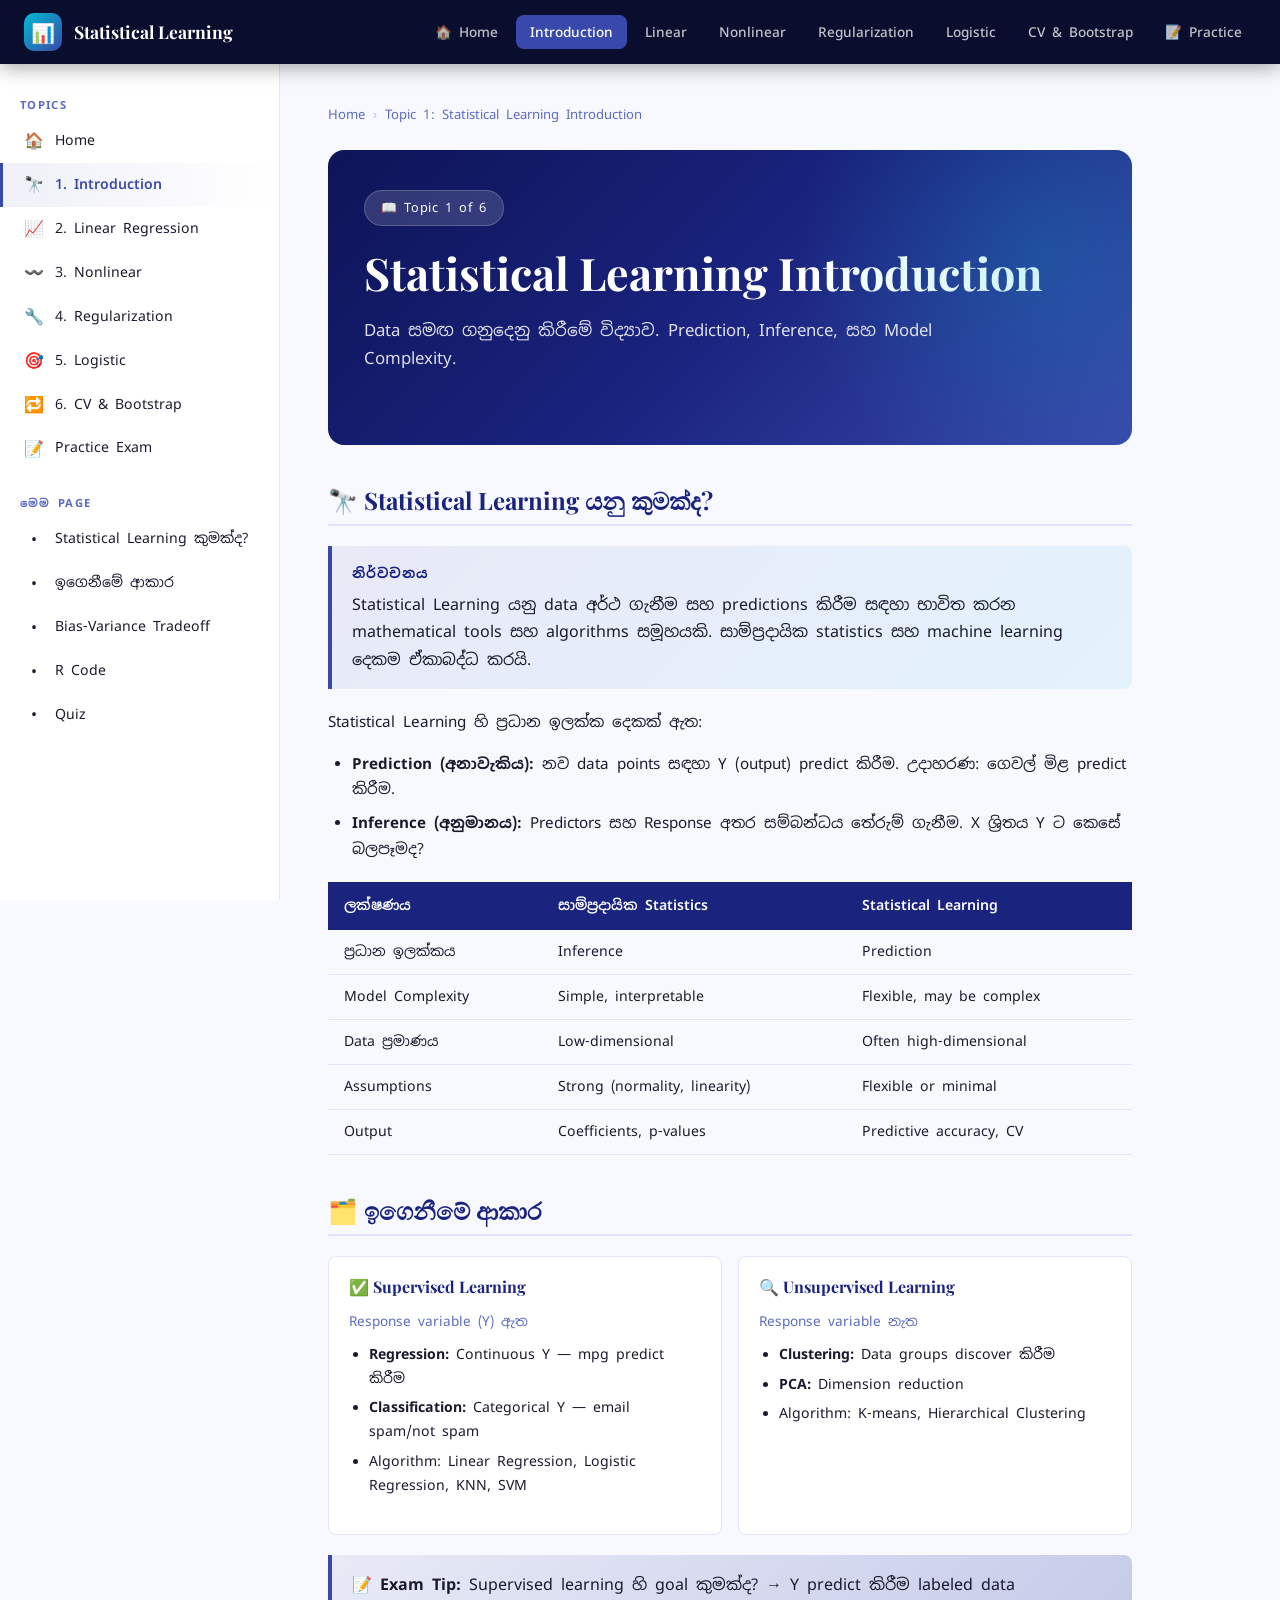
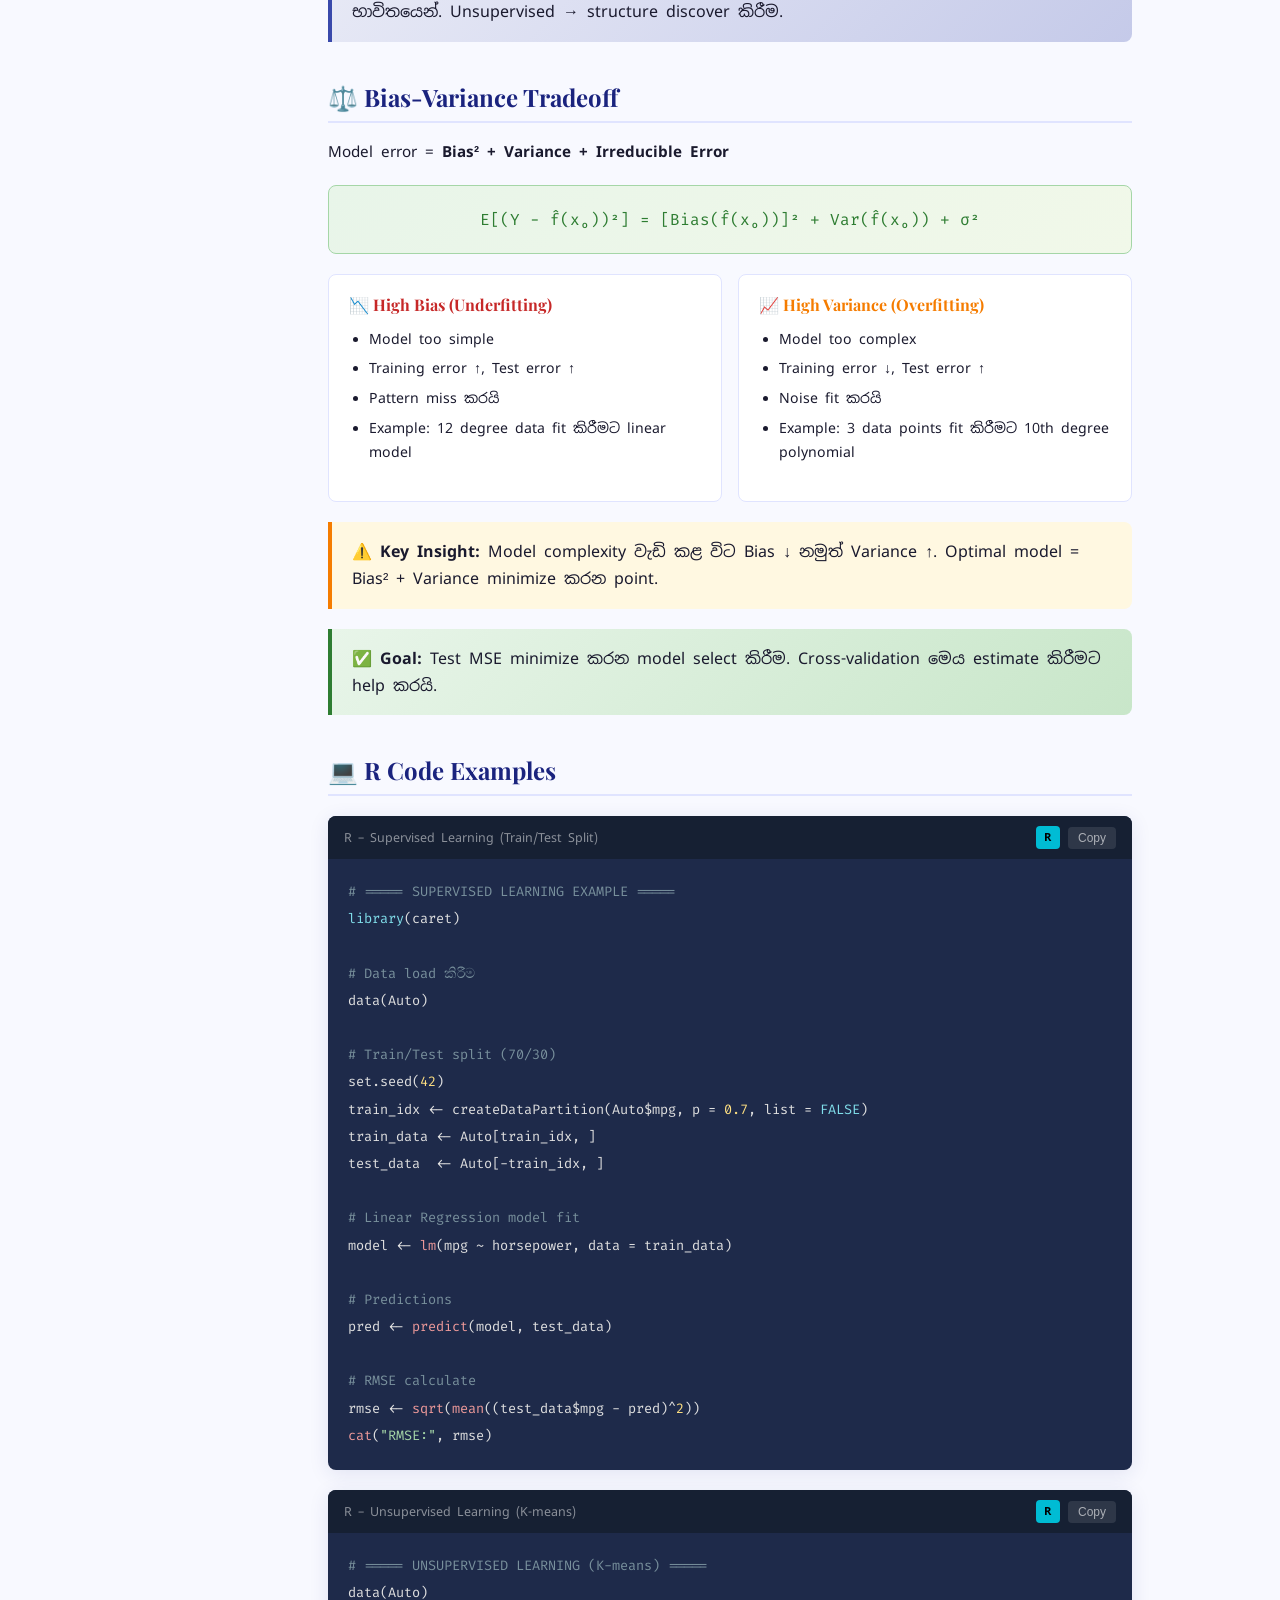
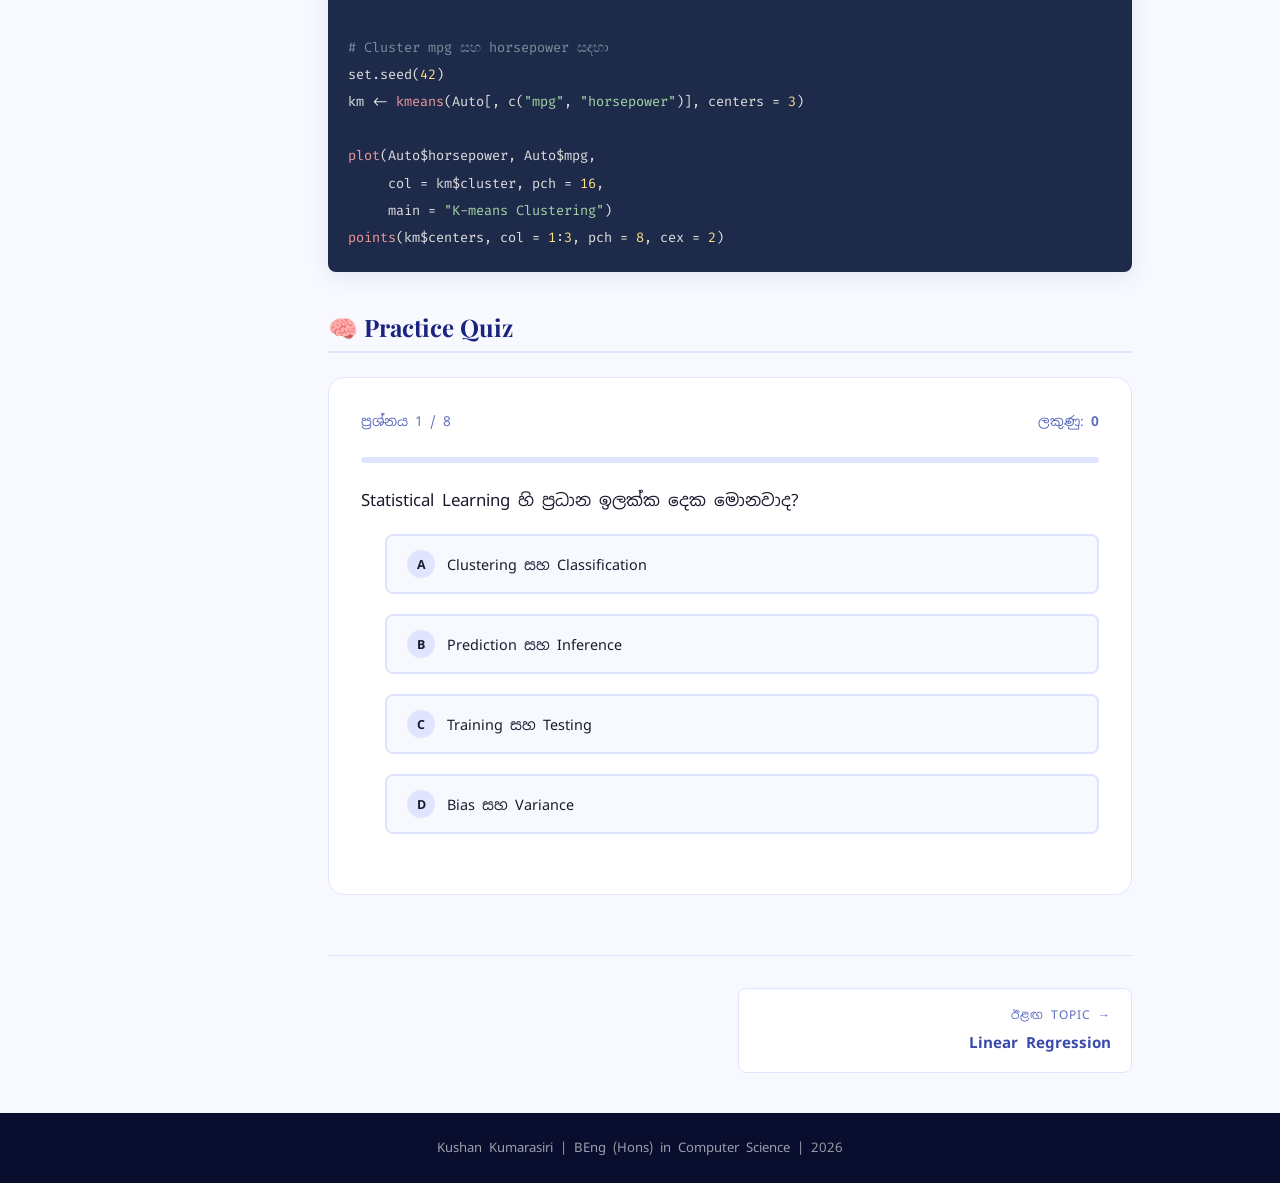
==== commit 6b63bb6f: "fixed bugs" ====
--- a/01-introduction.html
+++ b/01-introduction.html
@@ -16,7 +16,7 @@
 
     <nav class="navbar">
         <div class="nav-brand">
-            <div class="brand-icon">📊</div>STA 3401
+            <div class="brand-icon">📊</div>Statistical Learning
         </div>
         <ul class="nav-links">
             <li><a href="index.html">🏠 Home</a></li>
